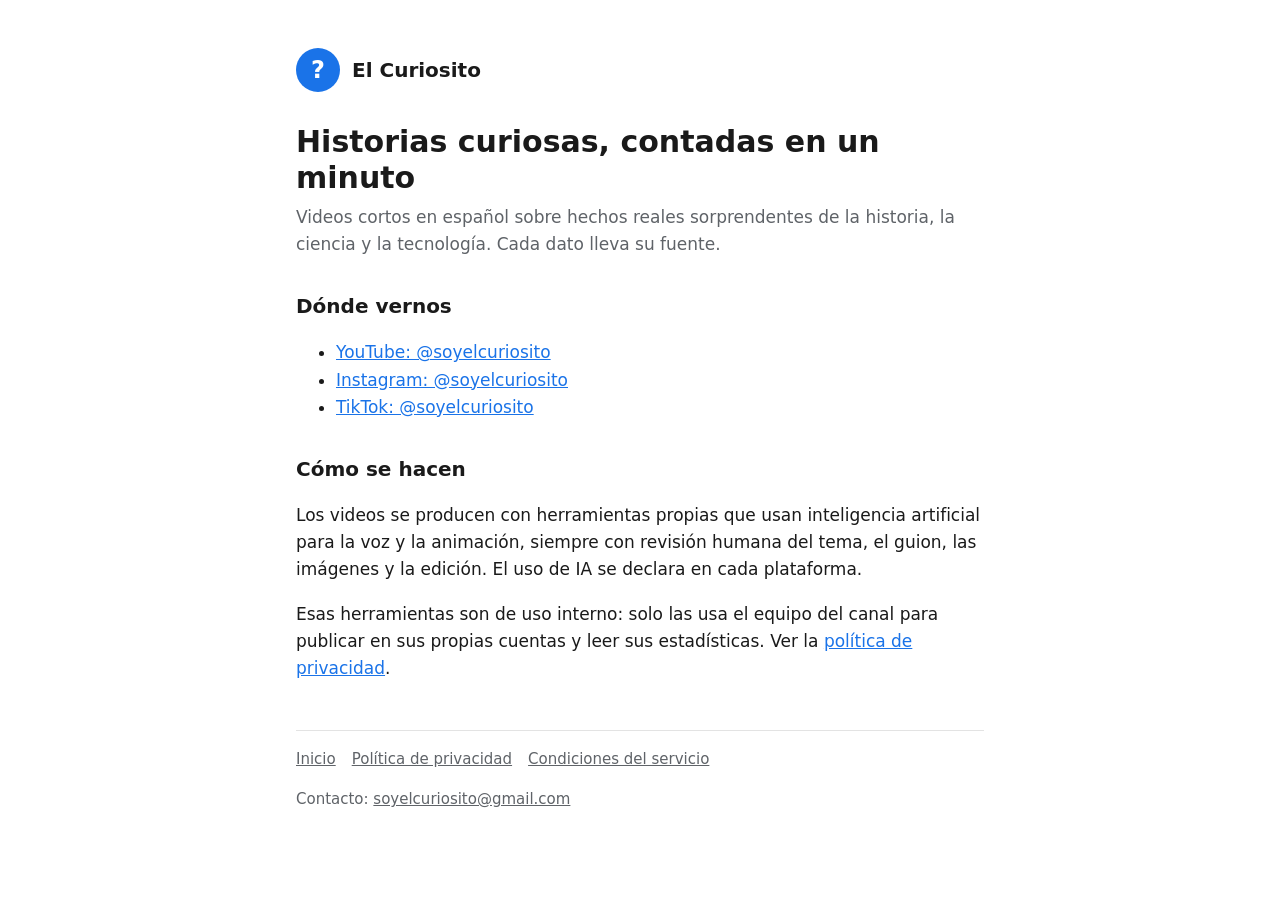
==== index.html @ 3dc72a70 "feat: sitio con inicio, política de privacidad y condiciones del servicio Páginas públicas que piden" ====
<!doctype html>
<html lang="es">
<head>
  <meta charset="utf-8">
  <meta name="viewport" content="width=device-width, initial-scale=1">
  <title>El Curiosito</title>
  <meta name="description" content="Videos cortos sobre historias curiosas, con fuentes.">
  <link rel="stylesheet" href="estilos.css">
</head>
<body>
<main>
  <header><span class="marca" aria-hidden="true">?</span><a href="./">El Curiosito</a></header>
  <h1>Historias curiosas, contadas en un minuto</h1>
  <p class="sub">Videos cortos en español sobre hechos reales sorprendentes de la historia, la ciencia y la tecnología. Cada dato lleva su fuente.</p>
  <h2>Dónde vernos</h2>
  <ul>
    <li><a href="https://www.youtube.com/@soyelcuriosito">YouTube: @soyelcuriosito</a></li>
    <li><a href="https://www.instagram.com/soyelcuriosito">Instagram: @soyelcuriosito</a></li>
    <li><a href="https://www.tiktok.com/@soyelcuriosito">TikTok: @soyelcuriosito</a></li>
  </ul>
  <h2>Cómo se hacen</h2>
  <p>Los videos se producen con herramientas propias que usan inteligencia artificial para la voz y la animación, siempre con revisión humana del tema, el guion, las imágenes y la edición. El uso de IA se declara en cada plataforma.</p>
  <p>Esas herramientas son de uso interno: solo las usa el equipo del canal para publicar en sus propias cuentas y leer sus estadísticas. Ver la <a href="privacidad.html">política de privacidad</a>.</p>
  <footer>
    <a href="./">Inicio</a>
    <a href="privacidad.html">Política de privacidad</a>
    <a href="terminos.html">Condiciones del servicio</a>
    <span>Contacto: <a href="mailto:soyelcuriosito@gmail.com">soyelcuriosito@gmail.com</a></span>
  </footer>
</main>
</body>
</html>
---- estilos.css ----
:root { --fondo: #ffffff; --texto: #1a1a1a; --suave: #5f6368; --borde: #e3e3e3; --acento: #1a73e8; }
@media (prefers-color-scheme: dark) {
  :root { --fondo: #121212; --texto: #ececec; --suave: #a8a8a8; --borde: #2c2c2c; --acento: #8ab4f8; }
}
* { box-sizing: border-box; }
body { margin: 0; background: var(--fondo); color: var(--texto); font: 17px/1.6 system-ui, -apple-system, "Segoe UI", Roboto, sans-serif; }
main { max-width: 720px; margin: 0 auto; padding: 48px 16px 64px; }
header { display: flex; align-items: center; gap: 12px; margin-bottom: 32px; }
.marca { width: 44px; height: 44px; border-radius: 50%; background: var(--acento); color: var(--fondo); display: grid; place-items: center; font-weight: 700; font-size: 24px; }
header a { color: inherit; text-decoration: none; font-weight: 700; font-size: 20px; }
h1 { font-size: 30px; line-height: 1.2; margin: 0 0 8px; }
h2 { font-size: 20px; margin: 32px 0 8px; }
p, li { color: var(--texto); }
.sub { color: var(--suave); margin-top: 0; }
a { color: var(--acento); }
footer { margin-top: 48px; padding-top: 16px; border-top: 1px solid var(--borde); color: var(--suave); font-size: 15px; display: flex; flex-wrap: wrap; gap: 16px; }
footer a { color: var(--suave); }
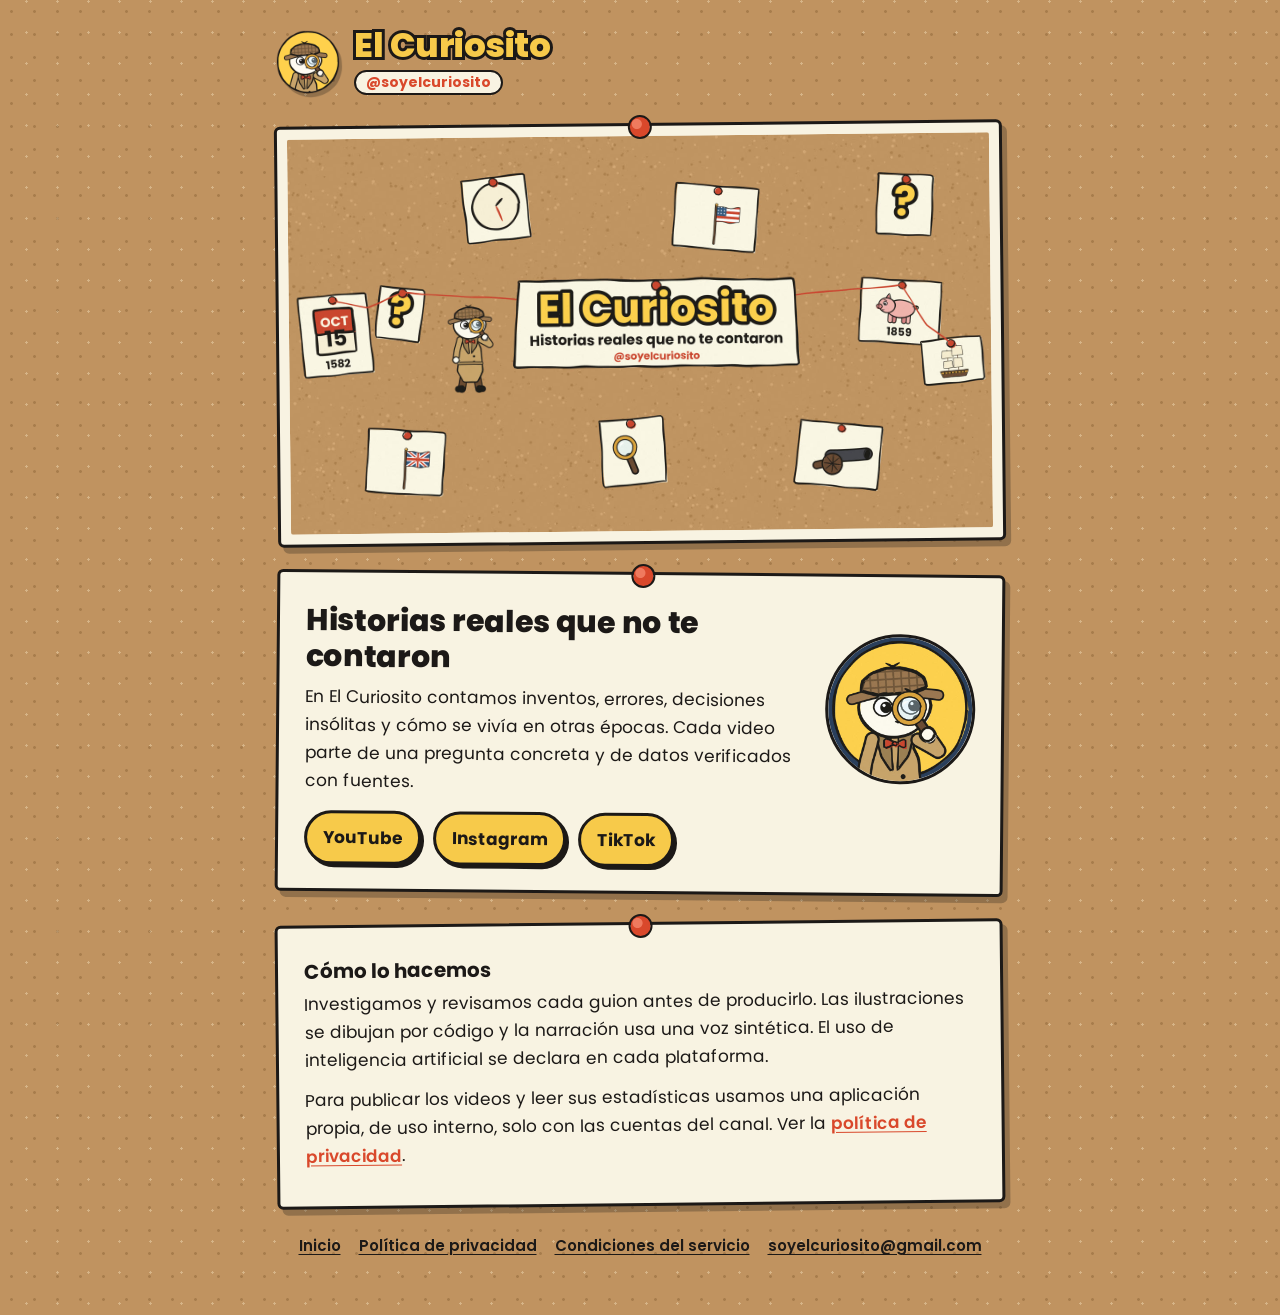
==== commit 289377e3: "feat: identidad del canal en el sitio Tablero de corcho, notas de papel con chinche, título amarillo" ====
--- a/index.html
+++ b/index.html
@@ -3,29 +3,58 @@
 <head>
   <meta charset="utf-8">
   <meta name="viewport" content="width=device-width, initial-scale=1">
-  <title>El Curiosito</title>
-  <meta name="description" content="Videos cortos sobre historias curiosas, con fuentes.">
+  <title>El Curiosito · Historias reales que no te contaron</title>
+  <meta name="description" content="Inventos, errores, decisiones insólitas y cómo se vivía en otras épocas, en videos cortos con datos verificados.">
+  <meta name="theme-color" content="#c09360">
+  <meta property="og:title" content="El Curiosito · Historias reales que no te contaron">
+  <meta property="og:description" content="Inventos, errores, decisiones insólitas y cómo se vivía en otras épocas, en videos cortos con datos verificados.">
+  <meta property="og:image" content="https://maiki02.github.io/soyelcuriosito-web/img/compartir.jpg">
+  <meta property="og:url" content="https://maiki02.github.io/soyelcuriosito-web/">
+  <meta property="og:locale" content="es_419">
+  <link rel="icon" type="image/png" href="favicon.png">
+  <link rel="apple-touch-icon" href="apple-touch-icon.png">
+  <link rel="preconnect" href="https://fonts.googleapis.com">
+  <link rel="preconnect" href="https://fonts.gstatic.com" crossorigin>
+  <link rel="stylesheet" href="https://fonts.googleapis.com/css2?family=Poppins:wght@400;600;700;800&display=swap">
   <link rel="stylesheet" href="estilos.css">
 </head>
 <body>
 <main>
-  <header><span class="marca" aria-hidden="true">?</span><a href="./">El Curiosito</a></header>
-  <h1>Historias curiosas, contadas en un minuto</h1>
-  <p class="sub">Videos cortos en español sobre hechos reales sorprendentes de la historia, la ciencia y la tecnología. Cada dato lleva su fuente.</p>
-  <h2>Dónde vernos</h2>
-  <ul>
-    <li><a href="https://www.youtube.com/@soyelcuriosito">YouTube: @soyelcuriosito</a></li>
-    <li><a href="https://www.instagram.com/soyelcuriosito">Instagram: @soyelcuriosito</a></li>
-    <li><a href="https://www.tiktok.com/@soyelcuriosito">TikTok: @soyelcuriosito</a></li>
-  </ul>
-  <h2>Cómo se hacen</h2>
-  <p>Los videos se producen con herramientas propias que usan inteligencia artificial para la voz y la animación, siempre con revisión humana del tema, el guion, las imágenes y la edición. El uso de IA se declara en cada plataforma.</p>
-  <p>Esas herramientas son de uso interno: solo las usa el equipo del canal para publicar en sus propias cuentas y leer sus estadísticas. Ver la <a href="privacidad.html">política de privacidad</a>.</p>
+  <a class="encabezado" href="./">
+    <img src="img/logo.png" alt="" width="64" height="64">
+    <span><span class="nombre">El Curiosito</span><span class="usuario">@soyelcuriosito</span></span>
+  </a>
+
+  <div class="nota foto torcida">
+    <img src="img/banner.jpg" alt="El Curiosito: historias reales que no te contaron. El personaje, con lupa y gorra de detective, frente a un tablero de corcho con notas clavadas." width="1600" height="900">
+  </div>
+
+  <section class="nota torcida-otra">
+    <div class="presentacion">
+      <div>
+        <h1>Historias reales que no te contaron</h1>
+        <p>En El Curiosito contamos inventos, errores, decisiones insólitas y cómo se vivía en otras épocas. Cada video parte de una pregunta concreta y de datos verificados con fuentes.</p>
+      </div>
+      <img src="img/perfil.jpg" alt="El Curiosito mirando con su lupa" width="480" height="480">
+    </div>
+    <div class="redes">
+      <a href="https://www.youtube.com/@soyelcuriosito">YouTube</a>
+      <a href="https://www.instagram.com/soyelcuriosito">Instagram</a>
+      <a href="https://www.tiktok.com/@soyelcuriosito">TikTok</a>
+    </div>
+  </section>
+
+  <section class="nota torcida">
+    <h2>Cómo lo hacemos</h2>
+    <p>Investigamos y revisamos cada guion antes de producirlo. Las ilustraciones se dibujan por código y la narración usa una voz sintética. El uso de inteligencia artificial se declara en cada plataforma.</p>
+    <p>Para publicar los videos y leer sus estadísticas usamos una aplicación propia, de uso interno, solo con las cuentas del canal. Ver la <a href="privacidad.html">política de privacidad</a>.</p>
+  </section>
+
   <footer>
     <a href="./">Inicio</a>
     <a href="privacidad.html">Política de privacidad</a>
     <a href="terminos.html">Condiciones del servicio</a>
-    <span>Contacto: <a href="mailto:soyelcuriosito@gmail.com">soyelcuriosito@gmail.com</a></span>
+    <a href="mailto:soyelcuriosito@gmail.com">soyelcuriosito@gmail.com</a>
   </footer>
 </main>
 </body>
--- a/estilos.css
+++ b/estilos.css
@@ -1,17 +1,138 @@
-:root { --fondo: #ffffff; --texto: #1a1a1a; --suave: #5f6368; --borde: #e3e3e3; --acento: #1a73e8; }
+/* Identidad de El Curiosito (channel/marca del repo del canal):
+   tablero de corcho, notas de papel con chinche roja, tinta negra gruesa y Poppins. */
+:root {
+  --corcho: #c09360;
+  --corcho-punto-oscuro: rgba(120, 82, 40, .35);
+  --corcho-punto-claro: rgba(255, 240, 210, .35);
+  --papel: #f8f3e2;
+  --tinta: #1c1917;
+  --tinta-suave: #4a443d;
+  --amarillo: #f7ca4a;
+  --rojo: #d9482b;
+  --azul: #283d5c;
+  --sombra: rgba(28, 25, 23, .28);
+  --texto-sobre-corcho: #1c1917;
+}
 @media (prefers-color-scheme: dark) {
-  :root { --fondo: #121212; --texto: #ececec; --suave: #a8a8a8; --borde: #2c2c2c; --acento: #8ab4f8; }
+  :root:not([data-theme="light"]) {
+    --corcho: #5e4630;
+    --corcho-punto-oscuro: rgba(0, 0, 0, .35);
+    --corcho-punto-claro: rgba(255, 220, 170, .12);
+    --papel: #efe7d2;
+    --sombra: rgba(0, 0, 0, .45);
+    --texto-sobre-corcho: #f8f3e2;
+  }
 }
+:root[data-theme="dark"] {
+  --corcho: #5e4630;
+  --corcho-punto-oscuro: rgba(0, 0, 0, .35);
+  --corcho-punto-claro: rgba(255, 220, 170, .12);
+  --papel: #efe7d2;
+  --sombra: rgba(0, 0, 0, .45);
+  --texto-sobre-corcho: #f8f3e2;
+}
+
 * { box-sizing: border-box; }
-body { margin: 0; background: var(--fondo); color: var(--texto); font: 17px/1.6 system-ui, -apple-system, "Segoe UI", Roboto, sans-serif; }
-main { max-width: 720px; margin: 0 auto; padding: 48px 16px 64px; }
-header { display: flex; align-items: center; gap: 12px; margin-bottom: 32px; }
-.marca { width: 44px; height: 44px; border-radius: 50%; background: var(--acento); color: var(--fondo); display: grid; place-items: center; font-weight: 700; font-size: 24px; }
-header a { color: inherit; text-decoration: none; font-weight: 700; font-size: 20px; }
-h1 { font-size: 30px; line-height: 1.2; margin: 0 0 8px; }
-h2 { font-size: 20px; margin: 32px 0 8px; }
-p, li { color: var(--texto); }
-.sub { color: var(--suave); margin-top: 0; }
-a { color: var(--acento); }
-footer { margin-top: 48px; padding-top: 16px; border-top: 1px solid var(--borde); color: var(--suave); font-size: 15px; display: flex; flex-wrap: wrap; gap: 16px; }
-footer a { color: var(--suave); }
+html { -webkit-text-size-adjust: 100%; }
+body {
+  margin: 0;
+  color: var(--tinta);
+  font: 17px/1.65 "Poppins", system-ui, -apple-system, "Segoe UI", sans-serif;
+  background-color: var(--corcho);
+  background-image:
+    radial-gradient(var(--corcho-punto-oscuro) 1.2px, transparent 1.6px),
+    radial-gradient(var(--corcho-punto-claro) 1px, transparent 1.4px);
+  background-size: 23px 23px, 31px 31px;
+  background-position: 0 0, 11px 17px;
+  min-height: 100vh;
+}
+main { max-width: 760px; margin: 0 auto; padding: 28px 16px 56px; }
+
+/* ---------- Encabezado ---------- */
+.encabezado { display: flex; align-items: center; gap: 14px; margin-bottom: 28px; text-decoration: none; color: inherit; width: fit-content; }
+.encabezado img { width: 64px; height: 64px; flex: none; filter: drop-shadow(3px 4px 0 var(--sombra)); }
+.nombre {
+  display: block;
+  font-weight: 800;
+  font-size: 34px;
+  line-height: 1;
+  color: var(--amarillo);
+  -webkit-text-stroke: 6px var(--tinta);
+  paint-order: stroke fill;
+  letter-spacing: -.5px;
+}
+.usuario { display: inline-block; font-weight: 700; font-size: 14px; line-height: 1.5; color: var(--rojo); background: var(--papel); border: 2px solid var(--tinta); border-radius: 999px; padding: 0 10px; margin-top: 8px; }
+
+/* ---------- Notas de papel con chinche ---------- */
+.nota {
+  position: relative;
+  background: var(--papel);
+  border: 3px solid var(--tinta);
+  border-radius: 6px;
+  box-shadow: 5px 6px 0 var(--sombra);
+  padding: 30px 26px 24px;
+  margin: 0 0 28px;
+}
+.nota::before {
+  content: "";
+  position: absolute;
+  top: -11px;
+  left: 50%;
+  width: 20px;
+  height: 20px;
+  margin-left: -10px;
+  border-radius: 50%;
+  background: radial-gradient(circle at 35% 35%, #ef7a5e 0 25%, var(--rojo) 30%);
+  border: 2.5px solid var(--tinta);
+}
+.torcida { transform: rotate(-.6deg); }
+.torcida-otra { transform: rotate(.5deg); }
+.nota.foto { padding: 10px; }
+.nota.foto img { display: block; width: 100%; height: auto; border-radius: 2px; }
+
+h1 { font-size: 30px; line-height: 1.2; font-weight: 800; margin: 0 0 8px; letter-spacing: -.3px; }
+h2 { font-size: 20px; line-height: 1.3; font-weight: 700; margin: 28px 0 6px; }
+.nota > h2:first-child { margin-top: 0; }
+p, li { margin: 0 0 12px; }
+ul { padding-left: 22px; margin: 0 0 12px; }
+.fecha { color: var(--tinta-suave); font-size: 15px; margin-bottom: 20px; }
+a { color: var(--rojo); font-weight: 600; text-underline-offset: 3px; }
+strong { font-weight: 700; }
+
+/* ---------- Redes ---------- */
+.redes { display: flex; flex-wrap: wrap; gap: 12px; margin-top: 4px; }
+.redes a {
+  display: inline-flex;
+  align-items: center;
+  gap: 8px;
+  padding: 10px 16px;
+  background: var(--amarillo);
+  color: var(--tinta);
+  border: 3px solid var(--tinta);
+  border-radius: 999px;
+  box-shadow: 3px 3px 0 var(--tinta);
+  text-decoration: none;
+  font-weight: 700;
+  transition: transform .12s, box-shadow .12s;
+}
+.redes a:hover { transform: translate(-1px, -1px); box-shadow: 4px 4px 0 var(--tinta); }
+.redes a:active { transform: translate(2px, 2px); box-shadow: 1px 1px 0 var(--tinta); }
+.redes svg { width: 20px; height: 20px; fill: currentColor; }
+
+.presentacion { display: grid; grid-template-columns: 1fr 150px; gap: 22px; align-items: center; }
+.presentacion img { width: 150px; height: 150px; border-radius: 50%; border: 3px solid var(--tinta); }
+
+/* ---------- Pie ---------- */
+footer { display: flex; flex-wrap: wrap; gap: 8px 18px; justify-content: center; font-size: 15px; color: var(--texto-sobre-corcho); margin-top: 8px; }
+footer a { color: var(--texto-sobre-corcho); font-weight: 600; }
+
+@media (max-width: 560px) {
+  body { font-size: 16px; }
+  .nombre { font-size: 28px; -webkit-text-stroke-width: 5px; }
+  .encabezado img { width: 54px; height: 54px; }
+  h1 { font-size: 25px; }
+  .nota { padding: 26px 18px 20px; }
+  .presentacion { grid-template-columns: 1fr; }
+  .presentacion img { width: 110px; height: 110px; order: -1; }
+  .torcida, .torcida-otra { transform: none; }
+}
